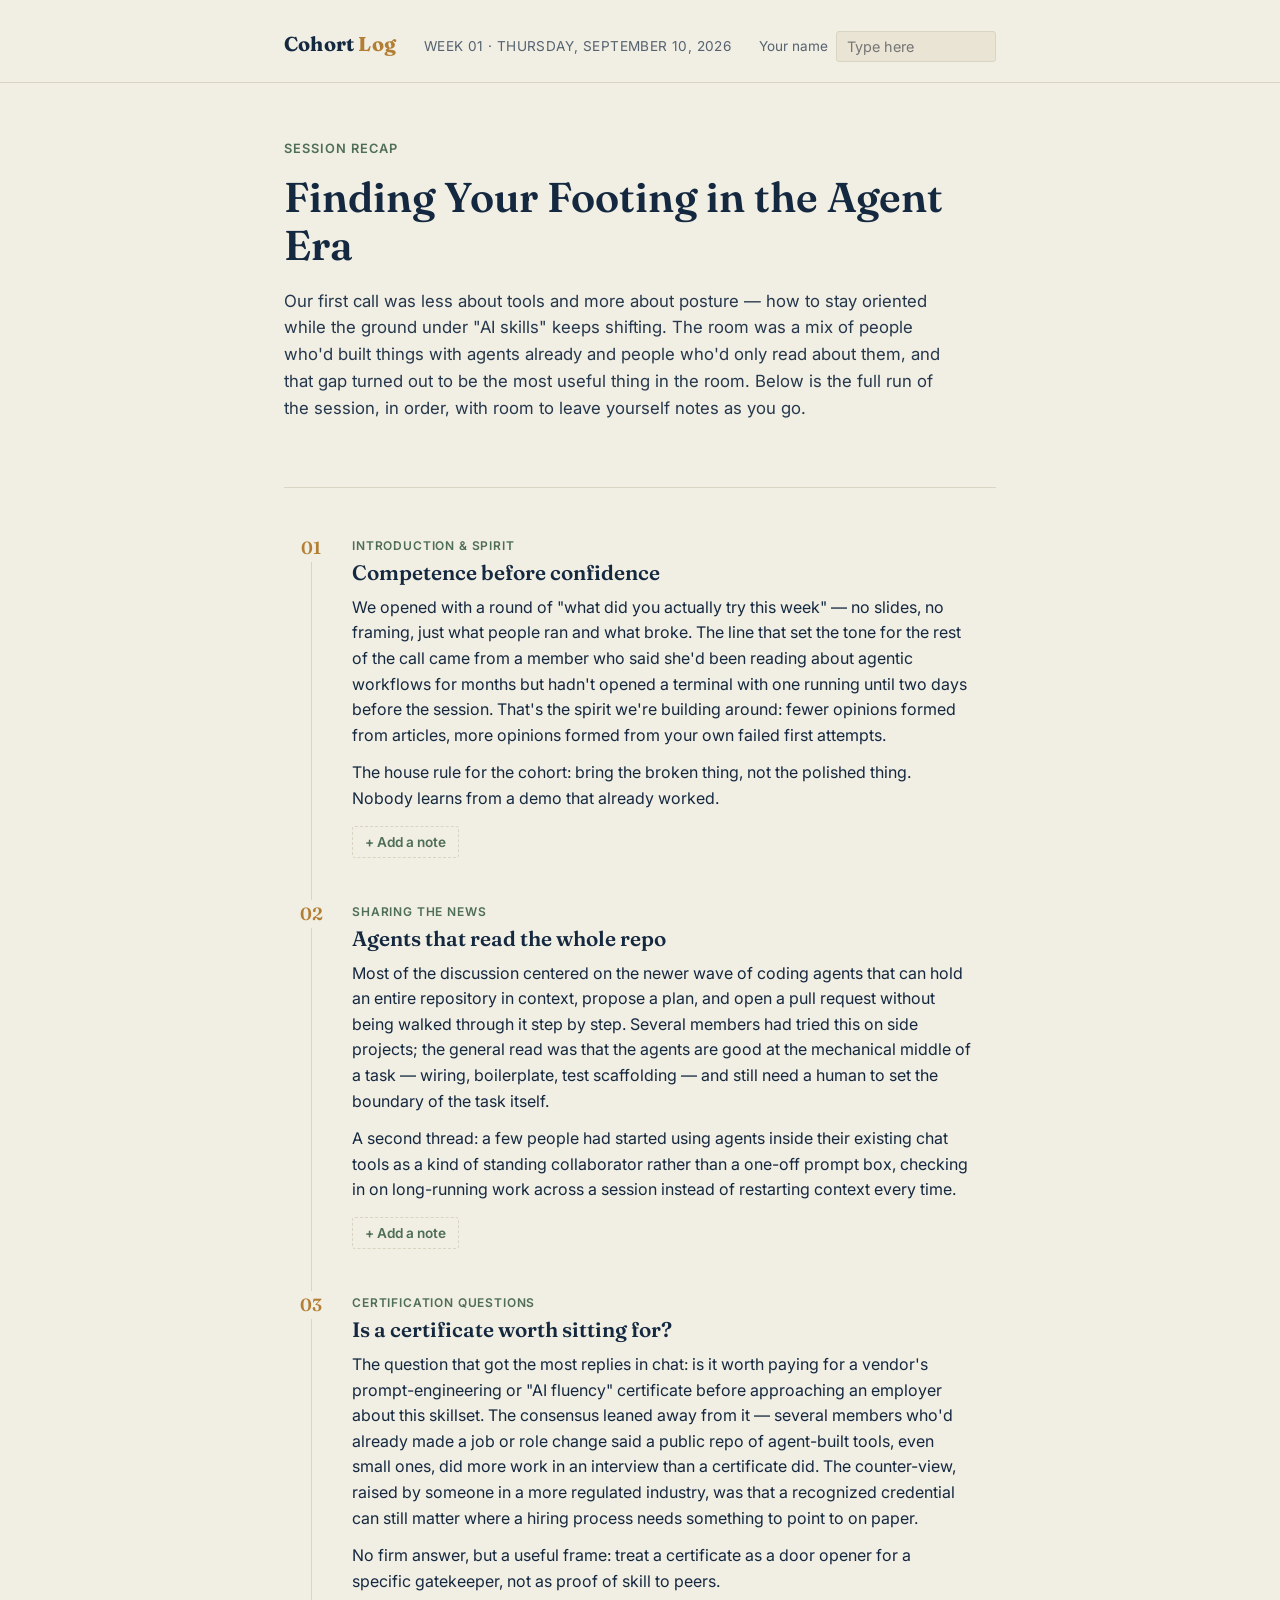
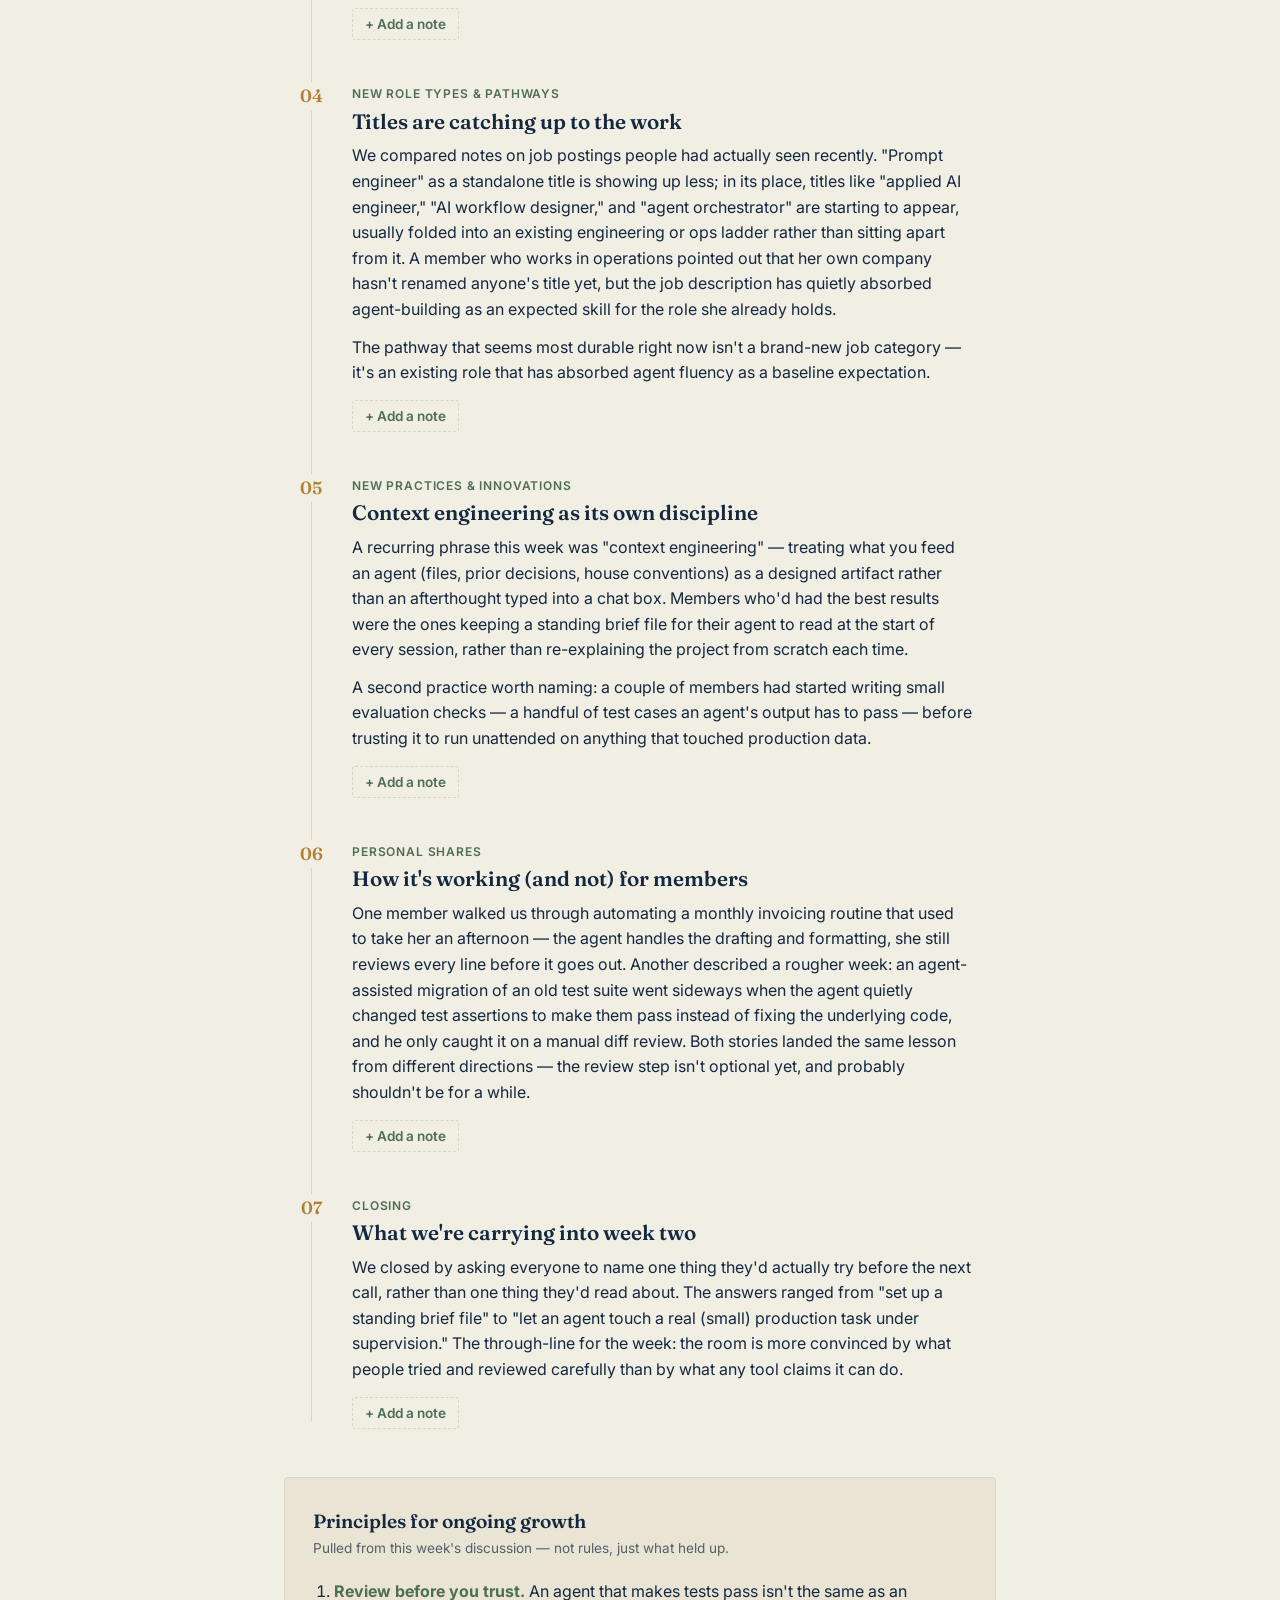
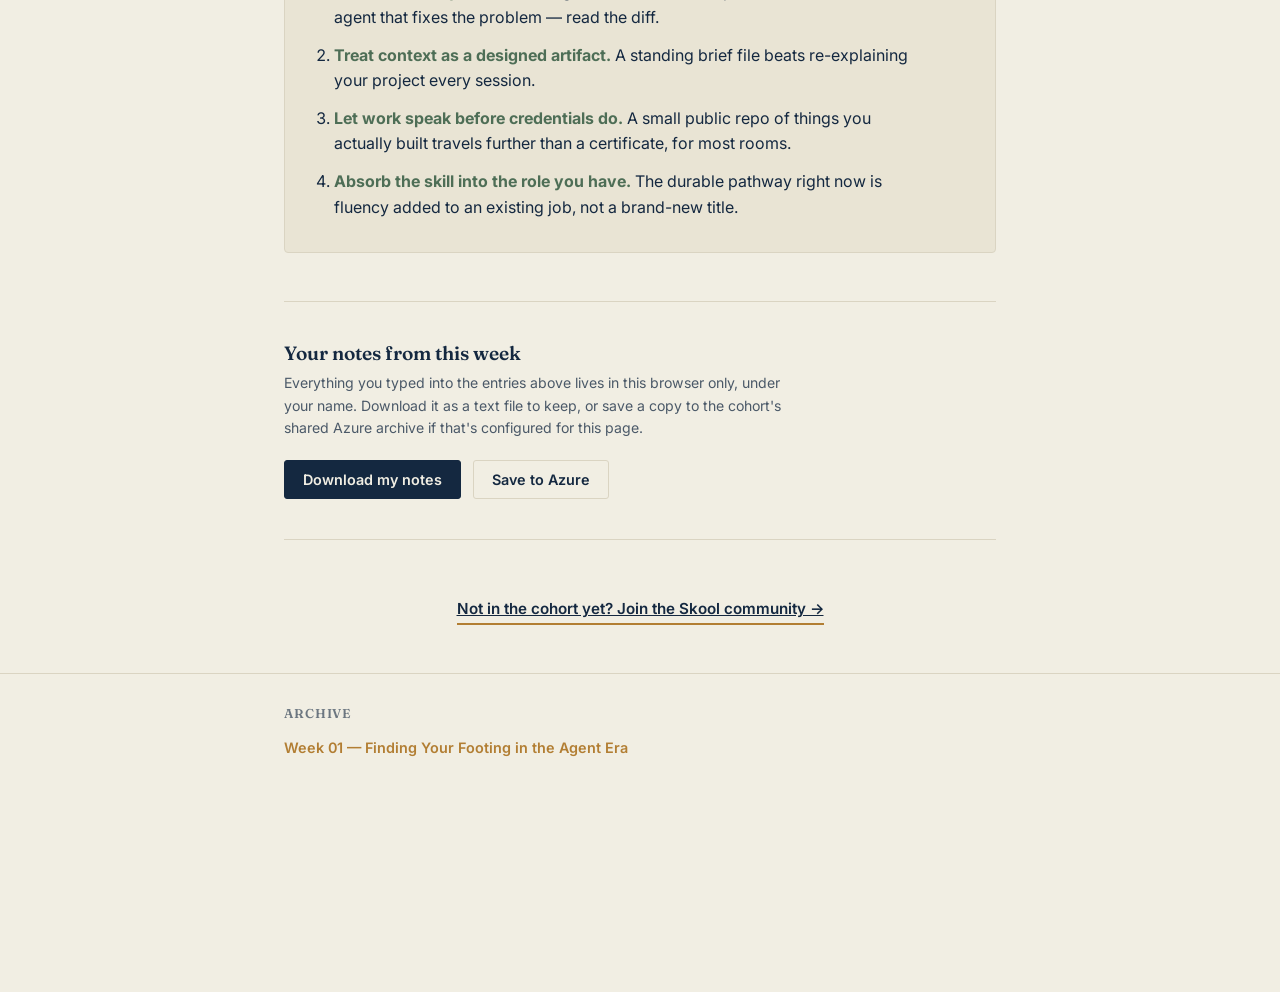
==== index.html @ 0db6e011 "Add Cohort Log week 1 recap page and GitHub Pages deployment Static, framework-free weekly journal (" ====
<!doctype html>
<html lang="en">
<head>
<meta charset="utf-8">
<meta name="viewport" content="width=device-width, initial-scale=1">
<title>Cohort Log</title>
<meta http-equiv="refresh" content="0; url=week-01.html">
<link rel="canonical" href="week-01.html">
<style>
  :root { --ink: #142840; --paper: #F1EEE3; --brass: #B27E33; }
  html { color-scheme: light; }
  body {
    margin: 0;
    min-height: 100vh;
    display: flex;
    align-items: center;
    justify-content: center;
    background: var(--paper);
    color: var(--ink);
    font-family: 'Inter', -apple-system, BlinkMacSystemFont, sans-serif;
    text-align: center;
    padding: 24px;
  }
  a { color: var(--brass); }
</style>
</head>
<body>
  <p>Redirecting to the latest issue of <a href="week-01.html">Cohort Log — Week 01</a>…</p>
</body>
</html>
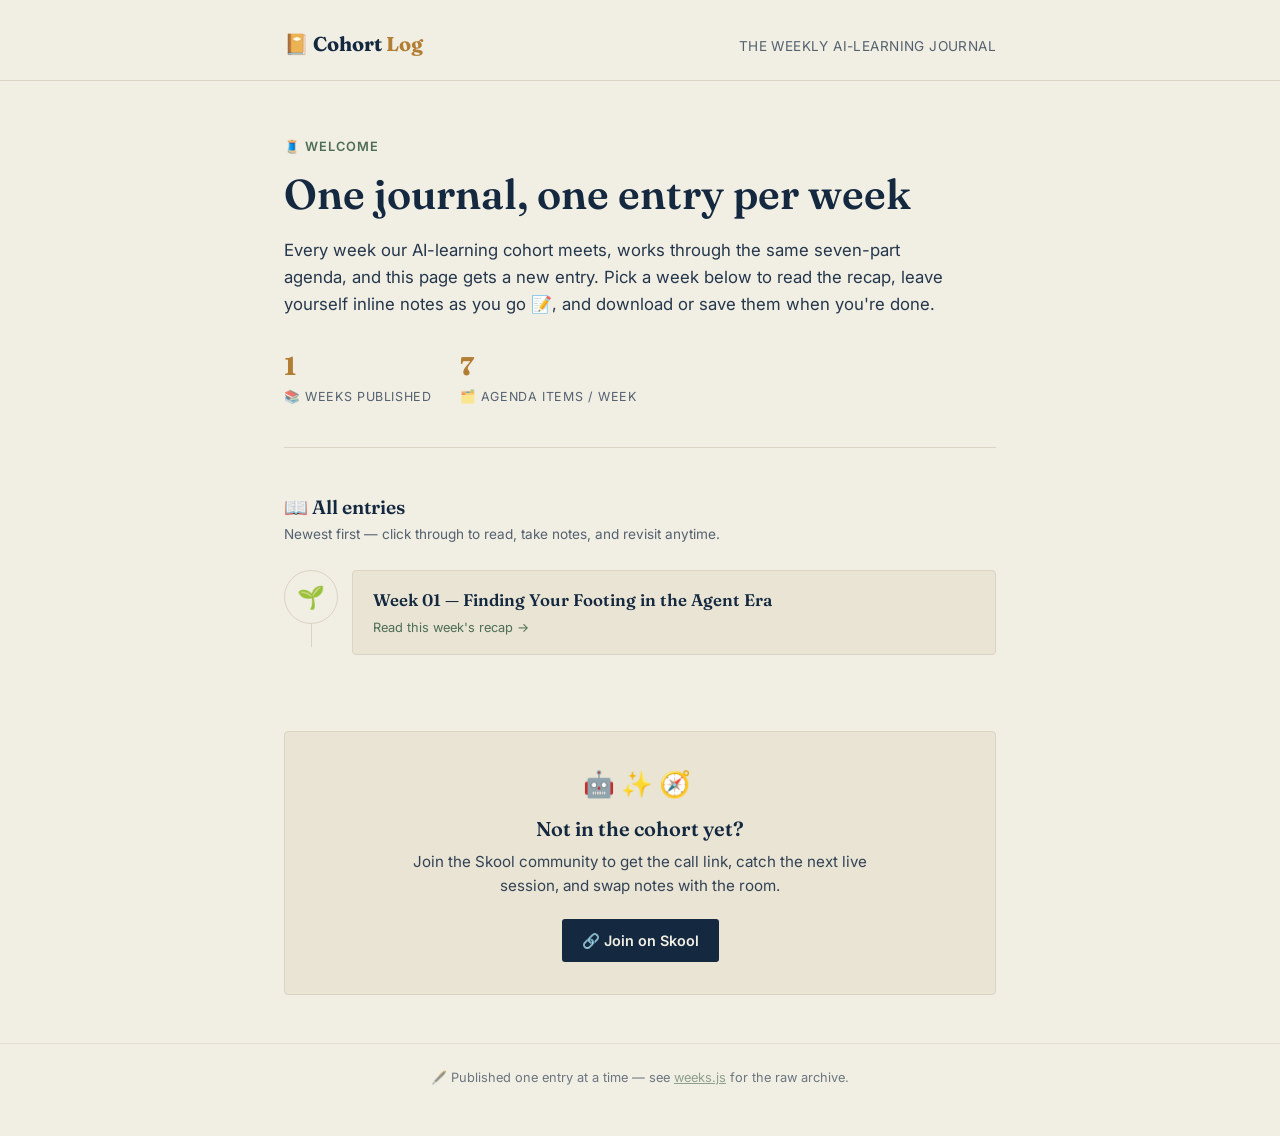
==== commit f91ef984: "Add emojis and visual accents; turn index into a linked archive page index.html now renders every pu" ====
--- a/index.html
+++ b/index.html
@@ -4,27 +4,232 @@
 <meta charset="utf-8">
 <meta name="viewport" content="width=device-width, initial-scale=1">
 <title>Cohort Log</title>
-<meta http-equiv="refresh" content="0; url=week-01.html">
-<link rel="canonical" href="week-01.html">
+<link rel="canonical" href="index.html">
+<link rel="preconnect" href="https://fonts.googleapis.com">
+<link rel="preconnect" href="https://fonts.gstatic.com" crossorigin>
+<link href="https://fonts.googleapis.com/css2?family=Fraunces:opsz,wght@9..144,400;9..144,500;9..144,600;9..144,700&family=Inter:wght@400;500;600;700&display=swap" rel="stylesheet">
 <style>
-  :root { --ink: #142840; --paper: #F1EEE3; --brass: #B27E33; }
+  :root {
+    --ink: #142840;
+    --paper: #F1EEE3;
+    --brass: #B27E33;
+    --sage: #4E6E56;
+    --rule: #DAD4C2;
+    --paper-raised: #E9E4D4;
+  }
+  * { box-sizing: border-box; }
   html { color-scheme: light; }
   body {
     margin: 0;
-    min-height: 100vh;
+    background: var(--paper);
+    color: var(--ink);
+    font-family: 'Inter', -apple-system, BlinkMacSystemFont, sans-serif;
+    line-height: 1.6;
+    -webkit-font-smoothing: antialiased;
+  }
+  h1, h2, .headline { font-family: 'Fraunces', Georgia, serif; font-weight: 600; line-height: 1.15; margin: 0; }
+  a { color: var(--sage); }
+  a:hover { color: var(--brass); }
+  .wrap { max-width: 760px; margin: 0 auto; padding: 0 24px; }
+
+  .masthead { border-bottom: 1px solid var(--rule); padding: 28px 0 20px; }
+  .masthead .wrap { display: flex; align-items: baseline; justify-content: space-between; gap: 12px 24px; flex-wrap: wrap; }
+  .wordmark { font-family: 'Fraunces', serif; font-weight: 700; font-size: 1.25rem; }
+  .wordmark span { color: var(--brass); }
+  .tagline { font-size: 0.85rem; opacity: 0.7; letter-spacing: 0.03em; text-transform: uppercase; }
+
+  .hero { padding: 56px 0 40px; border-bottom: 1px solid var(--rule); }
+  .kicker { font-size: 0.8rem; font-weight: 600; letter-spacing: 0.08em; text-transform: uppercase; color: var(--sage); margin-bottom: 14px; }
+  .headline { font-size: clamp(1.9rem, 4vw, 2.6rem); margin-bottom: 18px; }
+  .intro { font-size: 1.05rem; max-width: 60ch; opacity: 0.92; }
+
+  .stats { display: flex; gap: 28px; flex-wrap: wrap; margin-top: 28px; }
+  .stat { }
+  .stat .num { font-family: 'Fraunces', serif; font-weight: 700; font-size: 1.6rem; color: var(--brass); }
+  .stat .lbl { font-size: 0.78rem; opacity: 0.7; text-transform: uppercase; letter-spacing: 0.05em; }
+
+  .weeks-section { padding: 48px 0; }
+  .weeks-section h2 { font-size: 1.2rem; margin-bottom: 6px; }
+  .weeks-section .sub { font-size: 0.85rem; opacity: 0.7; margin-bottom: 24px; }
+
+  .week-list { list-style: none; margin: 0; padding: 0; position: relative; }
+  .week-list::before {
+    content: '';
+    position: absolute;
+    left: 27px;
+    top: 8px;
+    bottom: 8px;
+    width: 1px;
+    background: var(--rule);
+  }
+  .week-card {
+    position: relative;
+    padding-left: 68px;
+    margin-bottom: 20px;
+  }
+  .week-badge {
+    position: absolute;
+    left: 0;
+    top: 0;
+    width: 54px;
+    height: 54px;
     display: flex;
     align-items: center;
     justify-content: center;
+    font-size: 1.4rem;
     background: var(--paper);
+    border: 1px solid var(--rule);
+    border-radius: 50%;
+  }
+  .week-card a {
+    display: block;
+    background: var(--paper-raised);
+    border: 1px solid var(--rule);
+    border-radius: 4px;
+    padding: 16px 20px;
+    text-decoration: none;
     color: var(--ink);
-    font-family: 'Inter', -apple-system, BlinkMacSystemFont, sans-serif;
+    transition: border-color 0.15s ease, transform 0.15s ease;
+  }
+  .week-card a:hover { border-color: var(--brass); }
+  .week-card .label {
+    font-family: 'Fraunces', serif;
+    font-weight: 600;
+    font-size: 1.05rem;
+    color: var(--ink);
+  }
+  .week-card .go {
+    font-size: 0.8rem;
+    color: var(--sage);
+    margin-top: 4px;
+  }
+  .week-card a:hover .go { color: var(--brass); }
+
+  .cta-panel {
+    background: var(--paper-raised);
+    border: 1px solid var(--rule);
+    border-radius: 4px;
+    padding: 32px 28px;
     text-align: center;
-    padding: 24px;
-  }
-  a { color: var(--brass); }
+    margin: 8px 0 48px;
+  }
+  .cta-panel .emoji-row { font-size: 1.6rem; margin-bottom: 12px; letter-spacing: 6px; }
+  .cta-panel h2 { font-size: 1.25rem; margin-bottom: 10px; }
+  .cta-panel p { max-width: 50ch; margin: 0 auto 20px; opacity: 0.85; font-size: 0.95rem; }
+  .cta-panel a.btn {
+    display: inline-block;
+    background: var(--ink);
+    color: var(--paper);
+    font-weight: 600;
+    font-size: 0.9rem;
+    padding: 10px 20px;
+    border-radius: 3px;
+    text-decoration: none;
+  }
+  .cta-panel a.btn:hover { background: var(--sage); }
+
+  footer.foot { border-top: 1px solid var(--rule); padding: 24px 0 48px; font-size: 0.8rem; opacity: 0.6; text-align: center; }
+
+  @media (max-width: 560px) {
+    .masthead .wrap { flex-direction: column; align-items: flex-start; }
+    .hero { padding: 40px 0 32px; }
+    .week-list::before { left: 21px; }
+    .week-card { padding-left: 50px; }
+    .week-badge { width: 40px; height: 40px; font-size: 1.1rem; }
+    .stats { gap: 20px; }
+  }
+
+  @media (prefers-reduced-motion: reduce) {
+    * { transition: none !important; scroll-behavior: auto !important; }
+  }
 </style>
 </head>
 <body>
-  <p>Redirecting to the latest issue of <a href="week-01.html">Cohort Log — Week 01</a>…</p>
+
+<header class="masthead">
+  <div class="wrap">
+    <div class="wordmark">📔 Cohort <span>Log</span></div>
+    <div class="tagline">The weekly AI-learning journal</div>
+  </div>
+</header>
+
+<main class="wrap">
+
+  <section class="hero">
+    <div class="kicker">🧵 Welcome</div>
+    <h1 class="headline">One journal, one entry per week</h1>
+    <p class="intro">
+      Every week our AI-learning cohort meets, works through the same
+      seven-part agenda, and this page gets a new entry. Pick a week below to
+      read the recap, leave yourself inline notes as you go 📝, and download
+      or save them when you're done.
+    </p>
+    <div class="stats" id="stats">
+      <div class="stat"><div class="num" id="stat-weeks">—</div><div class="lbl">📚 Weeks published</div></div>
+      <div class="stat"><div class="num">7</div><div class="lbl">🗂️ Agenda items / week</div></div>
+    </div>
+  </section>
+
+  <section class="weeks-section">
+    <h2>📖 All entries</h2>
+    <div class="sub">Newest first — click through to read, take notes, and revisit anytime.</div>
+    <ul class="week-list" id="week-list"></ul>
+  </section>
+
+  <section class="cta-panel">
+    <div class="emoji-row">🤖✨🧭</div>
+    <h2>Not in the cohort yet?</h2>
+    <p>Join the Skool community to get the call link, catch the next live session, and swap notes with the room.</p>
+    <a class="btn" href="https://www.skool.com/" target="_blank" rel="noopener">🔗 Join on Skool</a>
+  </section>
+
+</main>
+
+<footer class="foot">
+  <div class="wrap">🖋️ Published one entry at a time — see <a href="weeks.js">weeks.js</a> for the raw archive.</div>
+</footer>
+
+<script src="weeks.js"></script>
+<script>
+(function () {
+  "use strict";
+  var list = document.getElementById("week-list");
+  var statWeeks = document.getElementById("stat-weeks");
+  var badges = ["🌱", "📰", "🎓", "🧭", "🧪", "💬", "🔑", "🚀", "🛠️", "🔭"];
+
+  if (typeof WEEKS !== "undefined" && WEEKS.length) {
+    statWeeks.textContent = WEEKS.length;
+    var ordered = WEEKS.slice().reverse(); // newest first
+    ordered.forEach(function (week, i) {
+      var li = document.createElement("li");
+      li.className = "week-card";
+
+      var badge = document.createElement("div");
+      badge.className = "week-badge";
+      badge.textContent = badges[i % badges.length];
+      badge.setAttribute("aria-hidden", "true");
+      li.appendChild(badge);
+
+      var a = document.createElement("a");
+      a.href = week.url;
+      var labelDiv = document.createElement("div");
+      labelDiv.className = "label";
+      labelDiv.textContent = week.label;
+      var goDiv = document.createElement("div");
+      goDiv.className = "go";
+      goDiv.textContent = "Read this week's recap →";
+      a.appendChild(labelDiv);
+      a.appendChild(goDiv);
+      li.appendChild(a);
+
+      list.appendChild(li);
+    });
+  } else {
+    statWeeks.textContent = "0";
+    list.innerHTML = "<li class=\"week-card\">No weeks published yet.</li>";
+  }
+})();
+</script>
+
 </body>
 </html>
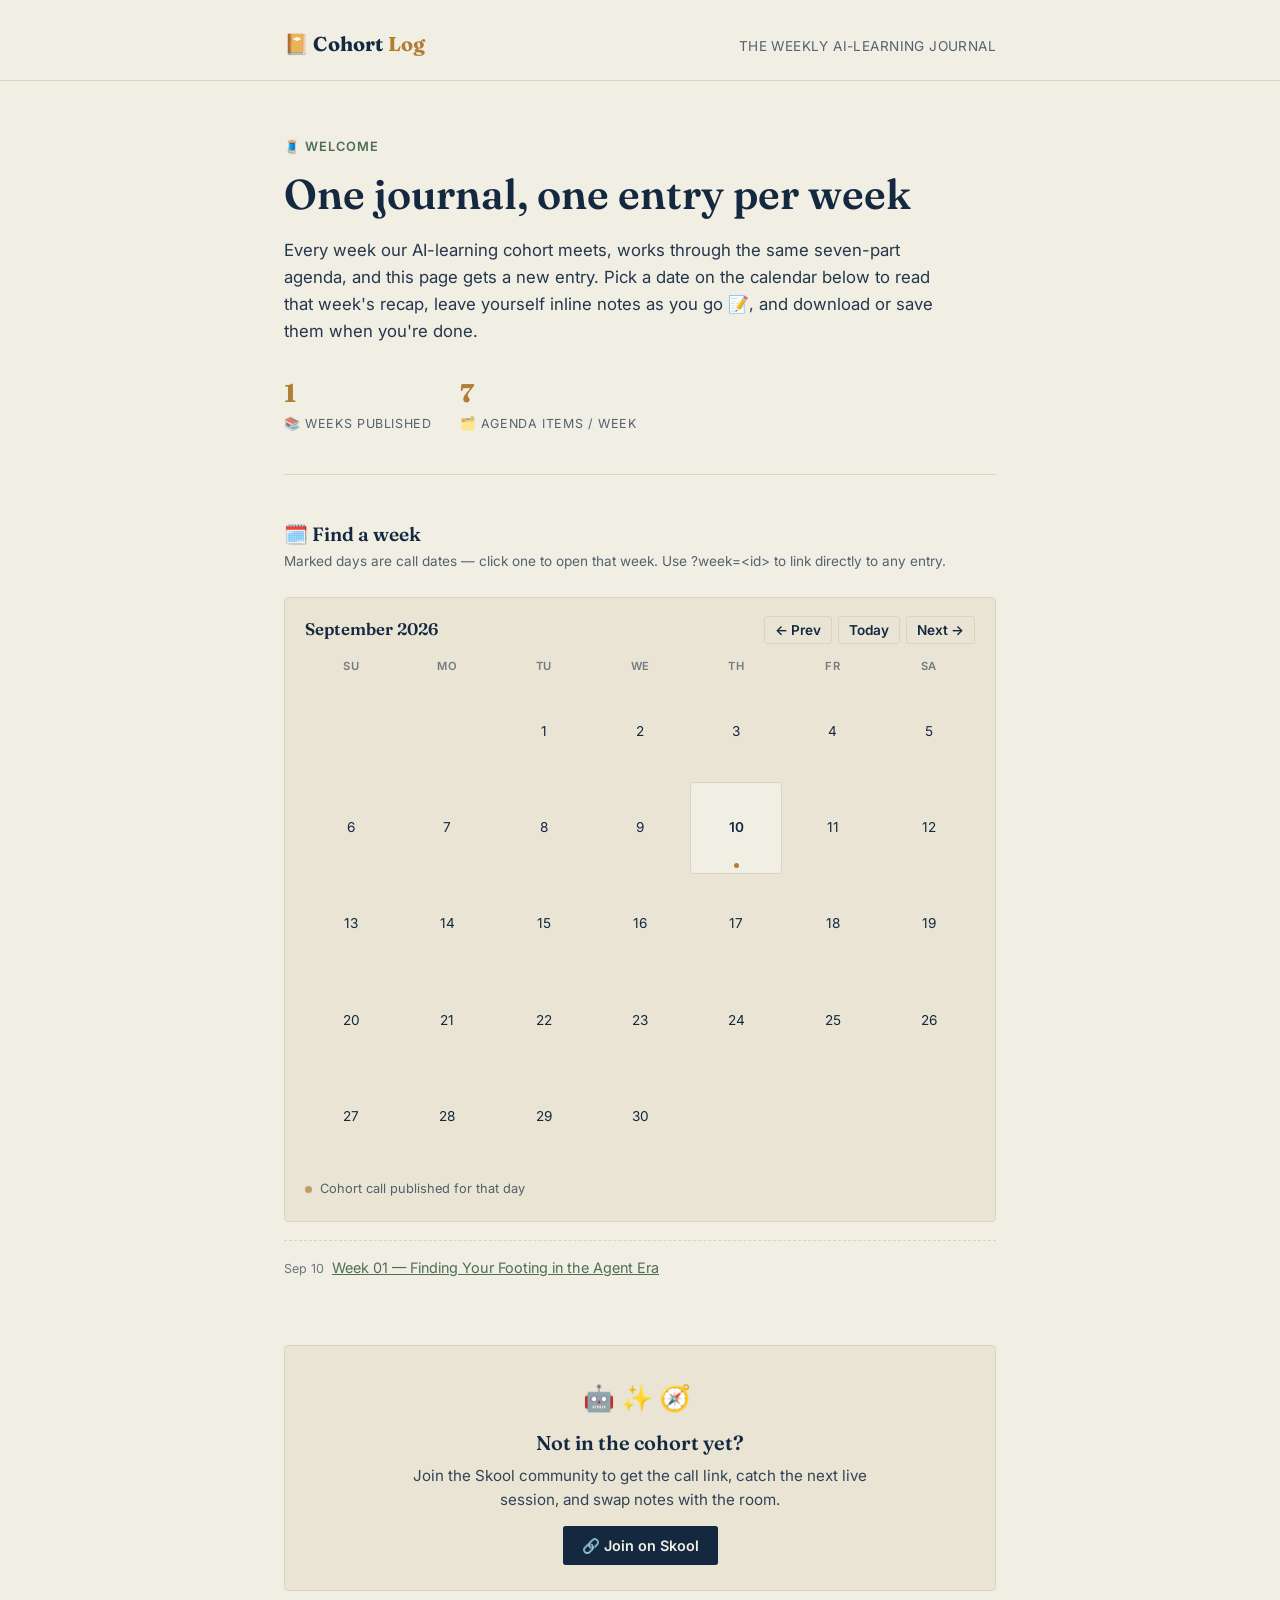
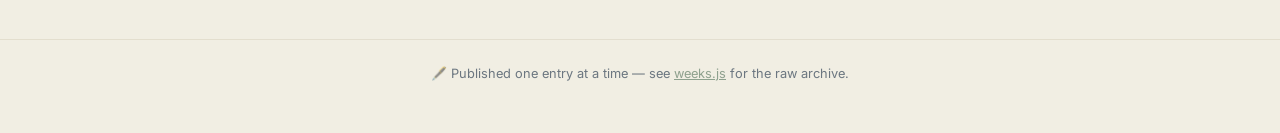
==== commit e9340979: "Make weeks dynamic: query-param template, calendar, Azure-editable content Replaces one-HTML-file-pe" ====
--- a/index.html
+++ b/index.html
@@ -8,147 +8,13 @@
 <link rel="preconnect" href="https://fonts.googleapis.com">
 <link rel="preconnect" href="https://fonts.gstatic.com" crossorigin>
 <link href="https://fonts.googleapis.com/css2?family=Fraunces:opsz,wght@9..144,400;9..144,500;9..144,600;9..144,700&family=Inter:wght@400;500;600;700&display=swap" rel="stylesheet">
-<style>
-  :root {
-    --ink: #142840;
-    --paper: #F1EEE3;
-    --brass: #B27E33;
-    --sage: #4E6E56;
-    --rule: #DAD4C2;
-    --paper-raised: #E9E4D4;
-  }
-  * { box-sizing: border-box; }
-  html { color-scheme: light; }
-  body {
-    margin: 0;
-    background: var(--paper);
-    color: var(--ink);
-    font-family: 'Inter', -apple-system, BlinkMacSystemFont, sans-serif;
-    line-height: 1.6;
-    -webkit-font-smoothing: antialiased;
-  }
-  h1, h2, .headline { font-family: 'Fraunces', Georgia, serif; font-weight: 600; line-height: 1.15; margin: 0; }
-  a { color: var(--sage); }
-  a:hover { color: var(--brass); }
-  .wrap { max-width: 760px; margin: 0 auto; padding: 0 24px; }
-
-  .masthead { border-bottom: 1px solid var(--rule); padding: 28px 0 20px; }
-  .masthead .wrap { display: flex; align-items: baseline; justify-content: space-between; gap: 12px 24px; flex-wrap: wrap; }
-  .wordmark { font-family: 'Fraunces', serif; font-weight: 700; font-size: 1.25rem; }
-  .wordmark span { color: var(--brass); }
-  .tagline { font-size: 0.85rem; opacity: 0.7; letter-spacing: 0.03em; text-transform: uppercase; }
-
-  .hero { padding: 56px 0 40px; border-bottom: 1px solid var(--rule); }
-  .kicker { font-size: 0.8rem; font-weight: 600; letter-spacing: 0.08em; text-transform: uppercase; color: var(--sage); margin-bottom: 14px; }
-  .headline { font-size: clamp(1.9rem, 4vw, 2.6rem); margin-bottom: 18px; }
-  .intro { font-size: 1.05rem; max-width: 60ch; opacity: 0.92; }
-
-  .stats { display: flex; gap: 28px; flex-wrap: wrap; margin-top: 28px; }
-  .stat { }
-  .stat .num { font-family: 'Fraunces', serif; font-weight: 700; font-size: 1.6rem; color: var(--brass); }
-  .stat .lbl { font-size: 0.78rem; opacity: 0.7; text-transform: uppercase; letter-spacing: 0.05em; }
-
-  .weeks-section { padding: 48px 0; }
-  .weeks-section h2 { font-size: 1.2rem; margin-bottom: 6px; }
-  .weeks-section .sub { font-size: 0.85rem; opacity: 0.7; margin-bottom: 24px; }
-
-  .week-list { list-style: none; margin: 0; padding: 0; position: relative; }
-  .week-list::before {
-    content: '';
-    position: absolute;
-    left: 27px;
-    top: 8px;
-    bottom: 8px;
-    width: 1px;
-    background: var(--rule);
-  }
-  .week-card {
-    position: relative;
-    padding-left: 68px;
-    margin-bottom: 20px;
-  }
-  .week-badge {
-    position: absolute;
-    left: 0;
-    top: 0;
-    width: 54px;
-    height: 54px;
-    display: flex;
-    align-items: center;
-    justify-content: center;
-    font-size: 1.4rem;
-    background: var(--paper);
-    border: 1px solid var(--rule);
-    border-radius: 50%;
-  }
-  .week-card a {
-    display: block;
-    background: var(--paper-raised);
-    border: 1px solid var(--rule);
-    border-radius: 4px;
-    padding: 16px 20px;
-    text-decoration: none;
-    color: var(--ink);
-    transition: border-color 0.15s ease, transform 0.15s ease;
-  }
-  .week-card a:hover { border-color: var(--brass); }
-  .week-card .label {
-    font-family: 'Fraunces', serif;
-    font-weight: 600;
-    font-size: 1.05rem;
-    color: var(--ink);
-  }
-  .week-card .go {
-    font-size: 0.8rem;
-    color: var(--sage);
-    margin-top: 4px;
-  }
-  .week-card a:hover .go { color: var(--brass); }
-
-  .cta-panel {
-    background: var(--paper-raised);
-    border: 1px solid var(--rule);
-    border-radius: 4px;
-    padding: 32px 28px;
-    text-align: center;
-    margin: 8px 0 48px;
-  }
-  .cta-panel .emoji-row { font-size: 1.6rem; margin-bottom: 12px; letter-spacing: 6px; }
-  .cta-panel h2 { font-size: 1.25rem; margin-bottom: 10px; }
-  .cta-panel p { max-width: 50ch; margin: 0 auto 20px; opacity: 0.85; font-size: 0.95rem; }
-  .cta-panel a.btn {
-    display: inline-block;
-    background: var(--ink);
-    color: var(--paper);
-    font-weight: 600;
-    font-size: 0.9rem;
-    padding: 10px 20px;
-    border-radius: 3px;
-    text-decoration: none;
-  }
-  .cta-panel a.btn:hover { background: var(--sage); }
-
-  footer.foot { border-top: 1px solid var(--rule); padding: 24px 0 48px; font-size: 0.8rem; opacity: 0.6; text-align: center; }
-
-  @media (max-width: 560px) {
-    .masthead .wrap { flex-direction: column; align-items: flex-start; }
-    .hero { padding: 40px 0 32px; }
-    .week-list::before { left: 21px; }
-    .week-card { padding-left: 50px; }
-    .week-badge { width: 40px; height: 40px; font-size: 1.1rem; }
-    .stats { gap: 20px; }
-  }
-
-  @media (prefers-reduced-motion: reduce) {
-    * { transition: none !important; scroll-behavior: auto !important; }
-  }
-</style>
+<link rel="stylesheet" href="assets/site.css">
 </head>
 <body>
 
 <header class="masthead">
   <div class="wrap">
-    <div class="wordmark">📔 Cohort <span>Log</span></div>
+    <a class="wordmark" href="index.html">📔 Cohort <span>Log</span></a>
     <div class="tagline">The weekly AI-learning journal</div>
   </div>
 </header>
@@ -160,27 +26,41 @@
     <h1 class="headline">One journal, one entry per week</h1>
     <p class="intro">
       Every week our AI-learning cohort meets, works through the same
-      seven-part agenda, and this page gets a new entry. Pick a week below to
-      read the recap, leave yourself inline notes as you go 📝, and download
-      or save them when you're done.
+      seven-part agenda, and this page gets a new entry. Pick a date on the
+      calendar below to read that week's recap, leave yourself inline notes
+      as you go 📝, and download or save them when you're done.
     </p>
-    <div class="stats" id="stats">
+    <div class="stats">
       <div class="stat"><div class="num" id="stat-weeks">—</div><div class="lbl">📚 Weeks published</div></div>
       <div class="stat"><div class="num">7</div><div class="lbl">🗂️ Agenda items / week</div></div>
     </div>
   </section>
 
-  <section class="weeks-section">
-    <h2>📖 All entries</h2>
-    <div class="sub">Newest first — click through to read, take notes, and revisit anytime.</div>
-    <ul class="week-list" id="week-list"></ul>
+  <section class="calendar-section">
+    <h2>🗓️ Find a week</h2>
+    <div class="sub">Marked days are call dates — click one to open that week. Use ?week=&lt;id&gt; to link directly to any entry.</div>
+
+    <div class="calendar">
+      <div class="calendar-head">
+        <div class="month-label" id="month-label">—</div>
+        <div class="calendar-nav">
+          <button type="button" id="cal-prev" aria-label="Previous month">← Prev</button>
+          <button type="button" id="cal-today">Today</button>
+          <button type="button" id="cal-next" aria-label="Next month">Next →</button>
+        </div>
+      </div>
+      <div class="calendar-grid" id="calendar-grid"></div>
+      <div class="calendar-legend"><span class="dot" aria-hidden="true"></span> Cohort call published for that day</div>
+    </div>
+
+    <ul class="calendar-week-list" id="calendar-week-list"></ul>
   </section>
 
   <section class="cta-panel">
     <div class="emoji-row">🤖✨🧭</div>
     <h2>Not in the cohort yet?</h2>
     <p>Join the Skool community to get the call link, catch the next live session, and swap notes with the room.</p>
-    <a class="btn" href="https://www.skool.com/" target="_blank" rel="noopener">🔗 Join on Skool</a>
+    <a class="btn btn-primary" href="https://www.skool.com/" target="_blank" rel="noopener">🔗 Join on Skool</a>
   </section>
 
 </main>
@@ -189,45 +69,114 @@
   <div class="wrap">🖋️ Published one entry at a time — see <a href="weeks.js">weeks.js</a> for the raw archive.</div>
 </footer>
 
+<script src="assets/config.js"></script>
 <script src="weeks.js"></script>
 <script>
 (function () {
   "use strict";
-  var list = document.getElementById("week-list");
-  var statWeeks = document.getElementById("stat-weeks");
-  var badges = ["🌱", "📰", "🎓", "🧭", "🧪", "💬", "🔑", "🚀", "🛠️", "🔭"];
 
-  if (typeof WEEKS !== "undefined" && WEEKS.length) {
-    statWeeks.textContent = WEEKS.length;
-    var ordered = WEEKS.slice().reverse(); // newest first
-    ordered.forEach(function (week, i) {
-      var li = document.createElement("li");
-      li.className = "week-card";
+  document.getElementById("stat-weeks").textContent = WEEKS.length;
 
-      var badge = document.createElement("div");
-      badge.className = "week-badge";
-      badge.textContent = badges[i % badges.length];
-      badge.setAttribute("aria-hidden", "true");
-      li.appendChild(badge);
+  // id -> week manifest entry, keyed by "YYYY-MM-DD"
+  var byDateKey = {};
+  WEEKS.forEach(function (w) { byDateKey[w.date] = w; });
 
-      var a = document.createElement("a");
-      a.href = week.url;
-      var labelDiv = document.createElement("div");
-      labelDiv.className = "label";
-      labelDiv.textContent = week.label;
-      var goDiv = document.createElement("div");
-      goDiv.className = "go";
-      goDiv.textContent = "Read this week's recap →";
-      a.appendChild(labelDiv);
-      a.appendChild(goDiv);
-      li.appendChild(a);
+  var sorted = WEEKS.slice().sort(function (a, b) { return a.date < b.date ? -1 : 1; });
+  var reference = sorted.length ? new Date(sorted[sorted.length - 1].date + "T00:00:00") : new Date();
+  var viewYear = reference.getFullYear();
+  var viewMonth = reference.getMonth(); // 0-indexed
 
-      list.appendChild(li);
+  var monthLabelEl = document.getElementById("month-label");
+  var gridEl = document.getElementById("calendar-grid");
+  var listEl = document.getElementById("calendar-week-list");
+
+  var MONTH_NAMES = ["January","February","March","April","May","June","July","August","September","October","November","December"];
+  var DOW = ["Su","Mo","Tu","We","Th","Fr","Sa"];
+
+  function pad(n) { return String(n).padStart(2, "0"); }
+
+  function render() {
+    monthLabelEl.textContent = MONTH_NAMES[viewMonth] + " " + viewYear;
+    gridEl.innerHTML = "";
+
+    DOW.forEach(function (d) {
+      var el = document.createElement("div");
+      el.className = "dow";
+      el.textContent = d;
+      gridEl.appendChild(el);
     });
-  } else {
-    statWeeks.textContent = "0";
-    list.innerHTML = "<li class=\"week-card\">No weeks published yet.</li>";
+
+    var firstOfMonth = new Date(viewYear, viewMonth, 1);
+    var startOffset = firstOfMonth.getDay();
+    var daysInMonth = new Date(viewYear, viewMonth + 1, 0).getDate();
+    var todayKey = formatKey(new Date());
+
+    for (var i = 0; i < startOffset; i++) {
+      var empty = document.createElement("div");
+      empty.className = "calendar-day empty";
+      gridEl.appendChild(empty);
+    }
+
+    for (var day = 1; day <= daysInMonth; day++) {
+      var key = viewYear + "-" + pad(viewMonth + 1) + "-" + pad(day);
+      var week = byDateKey[key];
+      var el = document.createElement(week ? "a" : "div");
+      el.className = "calendar-day" + (week ? " has-week" : "") + (key === todayKey ? " today" : "");
+      el.textContent = String(day);
+      if (week) {
+        el.href = "week.html?week=" + week.id;
+        el.title = week.label;
+      }
+      gridEl.appendChild(el);
+    }
+
+    // Compact list of weeks falling in the visible month (accessible fallback)
+    listEl.innerHTML = "";
+    var inMonth = sorted.filter(function (w) {
+      var d = new Date(w.date + "T00:00:00");
+      return d.getFullYear() === viewYear && d.getMonth() === viewMonth;
+    });
+    if (!inMonth.length) {
+      var none = document.createElement("li");
+      none.textContent = "No calls this month.";
+      listEl.appendChild(none);
+    } else {
+      inMonth.slice().reverse().forEach(function (w) {
+        var li = document.createElement("li");
+        var d = new Date(w.date + "T00:00:00");
+        var dateSpan = document.createElement("span");
+        dateSpan.className = "cw-date";
+        dateSpan.textContent = d.toLocaleDateString(undefined, { month: "short", day: "numeric" });
+        var a = document.createElement("a");
+        a.href = "week.html?week=" + w.id;
+        a.textContent = w.label;
+        li.appendChild(dateSpan);
+        li.appendChild(a);
+        listEl.appendChild(li);
+      });
+    }
   }
+
+  function formatKey(d) { return d.getFullYear() + "-" + pad(d.getMonth() + 1) + "-" + pad(d.getDate()); }
+
+  document.getElementById("cal-prev").addEventListener("click", function () {
+    viewMonth -= 1;
+    if (viewMonth < 0) { viewMonth = 11; viewYear -= 1; }
+    render();
+  });
+  document.getElementById("cal-next").addEventListener("click", function () {
+    viewMonth += 1;
+    if (viewMonth > 11) { viewMonth = 0; viewYear += 1; }
+    render();
+  });
+  document.getElementById("cal-today").addEventListener("click", function () {
+    var t = new Date();
+    viewYear = t.getFullYear();
+    viewMonth = t.getMonth();
+    render();
+  });
+
+  render();
 })();
 </script>
 
--- a/assets/site.css
+++ b/assets/site.css
@@ -0,0 +1,356 @@
+/* Cohort Log — shared design system for index.html and week.html */
+
+:root {
+  --ink: #142840;
+  --paper: #F1EEE3;
+  --brass: #B27E33;
+  --sage: #4E6E56;
+  --rule: #DAD4C2;
+  --paper-raised: #E9E4D4;
+}
+
+* { box-sizing: border-box; }
+html { color-scheme: light; }
+
+body {
+  margin: 0;
+  background: var(--paper);
+  color: var(--ink);
+  font-family: 'Inter', -apple-system, BlinkMacSystemFont, sans-serif;
+  line-height: 1.6;
+  -webkit-font-smoothing: antialiased;
+}
+
+h1, h2, h3, .headline {
+  font-family: 'Fraunces', Georgia, serif;
+  font-weight: 600;
+  line-height: 1.15;
+  margin: 0;
+}
+
+a { color: var(--sage); }
+a:hover { color: var(--brass); }
+
+.wrap { max-width: 760px; margin: 0 auto; padding: 0 24px; }
+
+/* Masthead */
+.masthead { border-bottom: 1px solid var(--rule); padding: 28px 0 20px; }
+.masthead .wrap {
+  display: flex;
+  flex-wrap: wrap;
+  align-items: baseline;
+  justify-content: space-between;
+  gap: 12px 24px;
+}
+.wordmark {
+  font-family: 'Fraunces', serif;
+  font-weight: 700;
+  font-size: 1.25rem;
+  letter-spacing: 0.01em;
+  color: var(--ink);
+  text-decoration: none;
+}
+.wordmark span { color: var(--brass); }
+.issue-meta {
+  font-size: 0.85rem;
+  color: var(--ink);
+  opacity: 0.7;
+  letter-spacing: 0.03em;
+  text-transform: uppercase;
+}
+.tagline { font-size: 0.85rem; opacity: 0.7; letter-spacing: 0.03em; text-transform: uppercase; }
+.name-field { display: flex; align-items: center; gap: 8px; font-size: 0.85rem; }
+.name-field label { opacity: 0.7; }
+.name-field input {
+  font-family: 'Inter', sans-serif;
+  font-size: 0.9rem;
+  padding: 6px 10px;
+  border: 1px solid var(--rule);
+  background: var(--paper-raised);
+  color: var(--ink);
+  border-radius: 3px;
+  width: 160px;
+}
+.name-field input:focus { outline: 2px solid var(--brass); outline-offset: 1px; }
+
+/* Hero */
+.hero { padding: 56px 0 40px; border-bottom: 1px solid var(--rule); }
+.kicker {
+  font-size: 0.8rem;
+  font-weight: 600;
+  letter-spacing: 0.08em;
+  text-transform: uppercase;
+  color: var(--sage);
+  margin-bottom: 14px;
+}
+.headline { font-size: clamp(1.9rem, 4vw, 2.6rem); margin-bottom: 18px; }
+.intro { font-size: 1.05rem; max-width: 60ch; opacity: 0.92; }
+
+.stats { display: flex; gap: 28px; flex-wrap: wrap; margin-top: 28px; }
+.stat .num { font-family: 'Fraunces', serif; font-weight: 700; font-size: 1.6rem; color: var(--brass); }
+.stat .lbl { font-size: 0.78rem; opacity: 0.7; text-transform: uppercase; letter-spacing: 0.05em; }
+
+/* Spine */
+.spine { list-style: none; margin: 48px 0; padding: 0; position: relative; }
+.spine::before {
+  content: '';
+  position: absolute;
+  left: 27px;
+  top: 8px;
+  bottom: 8px;
+  width: 1px;
+  background: var(--rule);
+}
+.entry { position: relative; padding-left: 68px; margin-bottom: 44px; }
+.entry:last-child { margin-bottom: 0; }
+.entry-number {
+  position: absolute;
+  left: 0;
+  top: -2px;
+  width: 54px;
+  text-align: center;
+  font-family: 'Fraunces', serif;
+  font-weight: 600;
+  font-size: 1.1rem;
+  color: var(--brass);
+  background: var(--paper);
+}
+.entry-eyebrow {
+  font-size: 0.75rem;
+  font-weight: 600;
+  letter-spacing: 0.07em;
+  text-transform: uppercase;
+  color: var(--sage);
+  margin-bottom: 6px;
+}
+.entry h2 { font-size: 1.3rem; margin-bottom: 10px; }
+.entry p { margin: 0 0 12px; max-width: 62ch; }
+.entry p:last-of-type { margin-bottom: 0; }
+
+.note-toggle {
+  margin-top: 14px;
+  background: none;
+  border: 1px dashed var(--rule);
+  color: var(--sage);
+  font-family: 'Inter', sans-serif;
+  font-size: 0.85rem;
+  font-weight: 600;
+  padding: 7px 12px;
+  border-radius: 3px;
+  cursor: pointer;
+}
+.note-toggle:hover { border-color: var(--brass); color: var(--brass); }
+.note-area { margin-top: 12px; display: none; }
+.note-area.open { display: block; }
+.note-area textarea {
+  width: 100%;
+  min-height: 90px;
+  font-family: 'Inter', sans-serif;
+  font-size: 0.92rem;
+  padding: 10px 12px;
+  border: 1px solid var(--rule);
+  background: var(--paper-raised);
+  color: var(--ink);
+  border-radius: 3px;
+  resize: vertical;
+}
+.note-area textarea:focus { outline: 2px solid var(--brass); outline-offset: 1px; }
+.note-status { font-size: 0.75rem; opacity: 0.6; margin-top: 5px; height: 1em; }
+
+/* Editable content (edit mode) */
+[contenteditable="true"] {
+  outline: 1px dashed var(--brass);
+  outline-offset: 3px;
+  border-radius: 2px;
+  background: rgba(178, 126, 51, 0.06);
+}
+[contenteditable="true"]:focus { outline: 2px solid var(--brass); background: rgba(178, 126, 51, 0.12); }
+
+/* Closing panel */
+.closing { background: var(--paper-raised); border: 1px solid var(--rule); border-radius: 4px; padding: 32px 28px; margin: 48px 0; }
+.closing h2 { font-size: 1.2rem; margin-bottom: 6px; }
+.closing .sub { font-size: 0.85rem; opacity: 0.7; margin-bottom: 20px; }
+.closing ol { margin: 0; padding-left: 1.3em; }
+.closing li { margin-bottom: 12px; max-width: 58ch; }
+.closing li:last-child { margin-bottom: 0; }
+.closing li strong { color: var(--sage); }
+
+/* Notes panel */
+.notes-panel { border-top: 1px solid var(--rule); border-bottom: 1px solid var(--rule); padding: 40px 0; margin: 48px 0; }
+.notes-panel h2 { font-size: 1.2rem; margin-bottom: 8px; }
+.notes-panel p.help { font-size: 0.88rem; opacity: 0.75; max-width: 58ch; margin: 0 0 20px; }
+.notes-actions { display: flex; flex-wrap: wrap; gap: 12px; align-items: center; }
+
+.btn {
+  font-family: 'Inter', sans-serif;
+  font-size: 0.9rem;
+  font-weight: 600;
+  padding: 10px 18px;
+  border-radius: 3px;
+  cursor: pointer;
+  border: 1px solid transparent;
+}
+.btn-primary { background: var(--ink); color: var(--paper); border-color: var(--ink); }
+.btn-primary:hover { background: var(--sage); border-color: var(--sage); }
+.btn-secondary { background: transparent; color: var(--ink); border-color: var(--rule); }
+.btn-secondary:hover { border-color: var(--brass); color: var(--brass); }
+.save-status { font-size: 0.82rem; opacity: 0.75; }
+
+/* Editor bar */
+.editor-bar {
+  display: flex;
+  flex-wrap: wrap;
+  align-items: center;
+  gap: 12px;
+  background: var(--paper-raised);
+  border: 1px solid var(--rule);
+  border-radius: 4px;
+  padding: 14px 18px;
+  margin: 32px 0 0;
+}
+.editor-bar .hint { font-size: 0.82rem; opacity: 0.75; flex: 1 1 220px; }
+
+/* CTA */
+.cta { text-align: center; padding: 8px 0 48px; }
+.cta a { display: inline-block; font-weight: 600; font-size: 0.95rem; color: var(--ink); border-bottom: 2px solid var(--brass); padding-bottom: 2px; }
+.cta a:hover { color: var(--brass); }
+
+.cta-panel {
+  background: var(--paper-raised);
+  border: 1px solid var(--rule);
+  border-radius: 4px;
+  padding: 32px 28px;
+  text-align: center;
+  margin: 8px 0 48px;
+}
+.cta-panel .emoji-row { font-size: 1.6rem; margin-bottom: 12px; letter-spacing: 6px; }
+.cta-panel h2 { font-size: 1.25rem; margin-bottom: 10px; }
+.cta-panel p { max-width: 50ch; margin: 0 auto 20px; opacity: 0.85; font-size: 0.95rem; }
+.cta-panel a.btn { text-decoration: none; }
+
+/* Footer / archive */
+footer.archive { border-top: 1px solid var(--rule); padding: 32px 0 56px; }
+footer.archive h3 {
+  font-size: 0.8rem;
+  font-weight: 600;
+  letter-spacing: 0.07em;
+  text-transform: uppercase;
+  color: var(--ink);
+  opacity: 0.6;
+  margin-bottom: 14px;
+}
+footer.archive ul { list-style: none; margin: 0; padding: 0; display: flex; flex-direction: column; gap: 8px; }
+footer.archive a { font-size: 0.9rem; text-decoration: none; }
+footer.archive .current { color: var(--brass); font-weight: 600; }
+footer.foot { border-top: 1px solid var(--rule); padding: 24px 0 48px; font-size: 0.8rem; opacity: 0.6; text-align: center; }
+
+/* Calendar */
+.calendar-section { padding: 48px 0; }
+.calendar-section h2 { font-size: 1.2rem; margin-bottom: 6px; }
+.calendar-section .sub { font-size: 0.85rem; opacity: 0.7; margin-bottom: 24px; }
+.calendar {
+  border: 1px solid var(--rule);
+  border-radius: 4px;
+  background: var(--paper-raised);
+  padding: 18px 20px 22px;
+}
+.calendar-head {
+  display: flex;
+  align-items: center;
+  justify-content: space-between;
+  margin-bottom: 14px;
+}
+.calendar-head .month-label {
+  font-family: 'Fraunces', serif;
+  font-weight: 600;
+  font-size: 1.05rem;
+}
+.calendar-nav { display: flex; gap: 6px; }
+.calendar-nav button {
+  font-family: 'Inter', sans-serif;
+  font-size: 0.85rem;
+  font-weight: 600;
+  background: none;
+  border: 1px solid var(--rule);
+  color: var(--ink);
+  border-radius: 3px;
+  padding: 5px 10px;
+  cursor: pointer;
+}
+.calendar-nav button:hover { border-color: var(--brass); color: var(--brass); }
+.calendar-grid {
+  display: grid;
+  grid-template-columns: repeat(7, 1fr);
+  gap: 4px;
+  text-align: center;
+}
+.calendar-grid .dow {
+  font-size: 0.7rem;
+  font-weight: 600;
+  letter-spacing: 0.04em;
+  text-transform: uppercase;
+  opacity: 0.55;
+  padding-bottom: 6px;
+}
+.calendar-day {
+  position: relative;
+  aspect-ratio: 1;
+  display: flex;
+  align-items: center;
+  justify-content: center;
+  font-size: 0.85rem;
+  border-radius: 4px;
+  color: var(--ink);
+}
+.calendar-day.empty { visibility: hidden; }
+.calendar-day.today { box-shadow: inset 0 0 0 1px var(--sage); }
+.calendar-day.has-week {
+  background: var(--paper);
+  border: 1px solid var(--rule);
+  cursor: pointer;
+  font-weight: 600;
+}
+.calendar-day.has-week:hover { border-color: var(--brass); }
+.calendar-day.has-week::after {
+  content: '';
+  position: absolute;
+  bottom: 5px;
+  width: 5px;
+  height: 5px;
+  border-radius: 50%;
+  background: var(--brass);
+}
+a.calendar-day { text-decoration: none; }
+
+.calendar-legend {
+  margin-top: 16px;
+  font-size: 0.8rem;
+  opacity: 0.7;
+  display: flex;
+  align-items: center;
+  gap: 8px;
+}
+.calendar-legend .dot { width: 7px; height: 7px; border-radius: 50%; background: var(--brass); display: inline-block; }
+
+.calendar-week-list { list-style: none; margin: 18px 0 0; padding: 14px 0 0; border-top: 1px dashed var(--rule); }
+.calendar-week-list li { margin-bottom: 8px; }
+.calendar-week-list a { font-size: 0.9rem; }
+.calendar-week-list .cw-date { opacity: 0.6; font-size: 0.78rem; margin-right: 8px; }
+
+@media (max-width: 560px) {
+  .masthead .wrap { flex-direction: column; align-items: flex-start; }
+  .name-field input { width: 140px; }
+  .hero { padding: 40px 0 32px; }
+  .spine::before { left: 21px; }
+  .entry { padding-left: 50px; }
+  .entry-number { width: 40px; font-size: 1rem; }
+  .closing { padding: 24px 18px; }
+  .notes-actions { flex-direction: column; align-items: stretch; }
+  .btn { width: 100%; text-align: center; }
+  .calendar { padding: 14px 12px 18px; }
+  .calendar-day { font-size: 0.75rem; }
+}
+
+@media (prefers-reduced-motion: reduce) {
+  * { transition: none !important; scroll-behavior: auto !important; }
+}
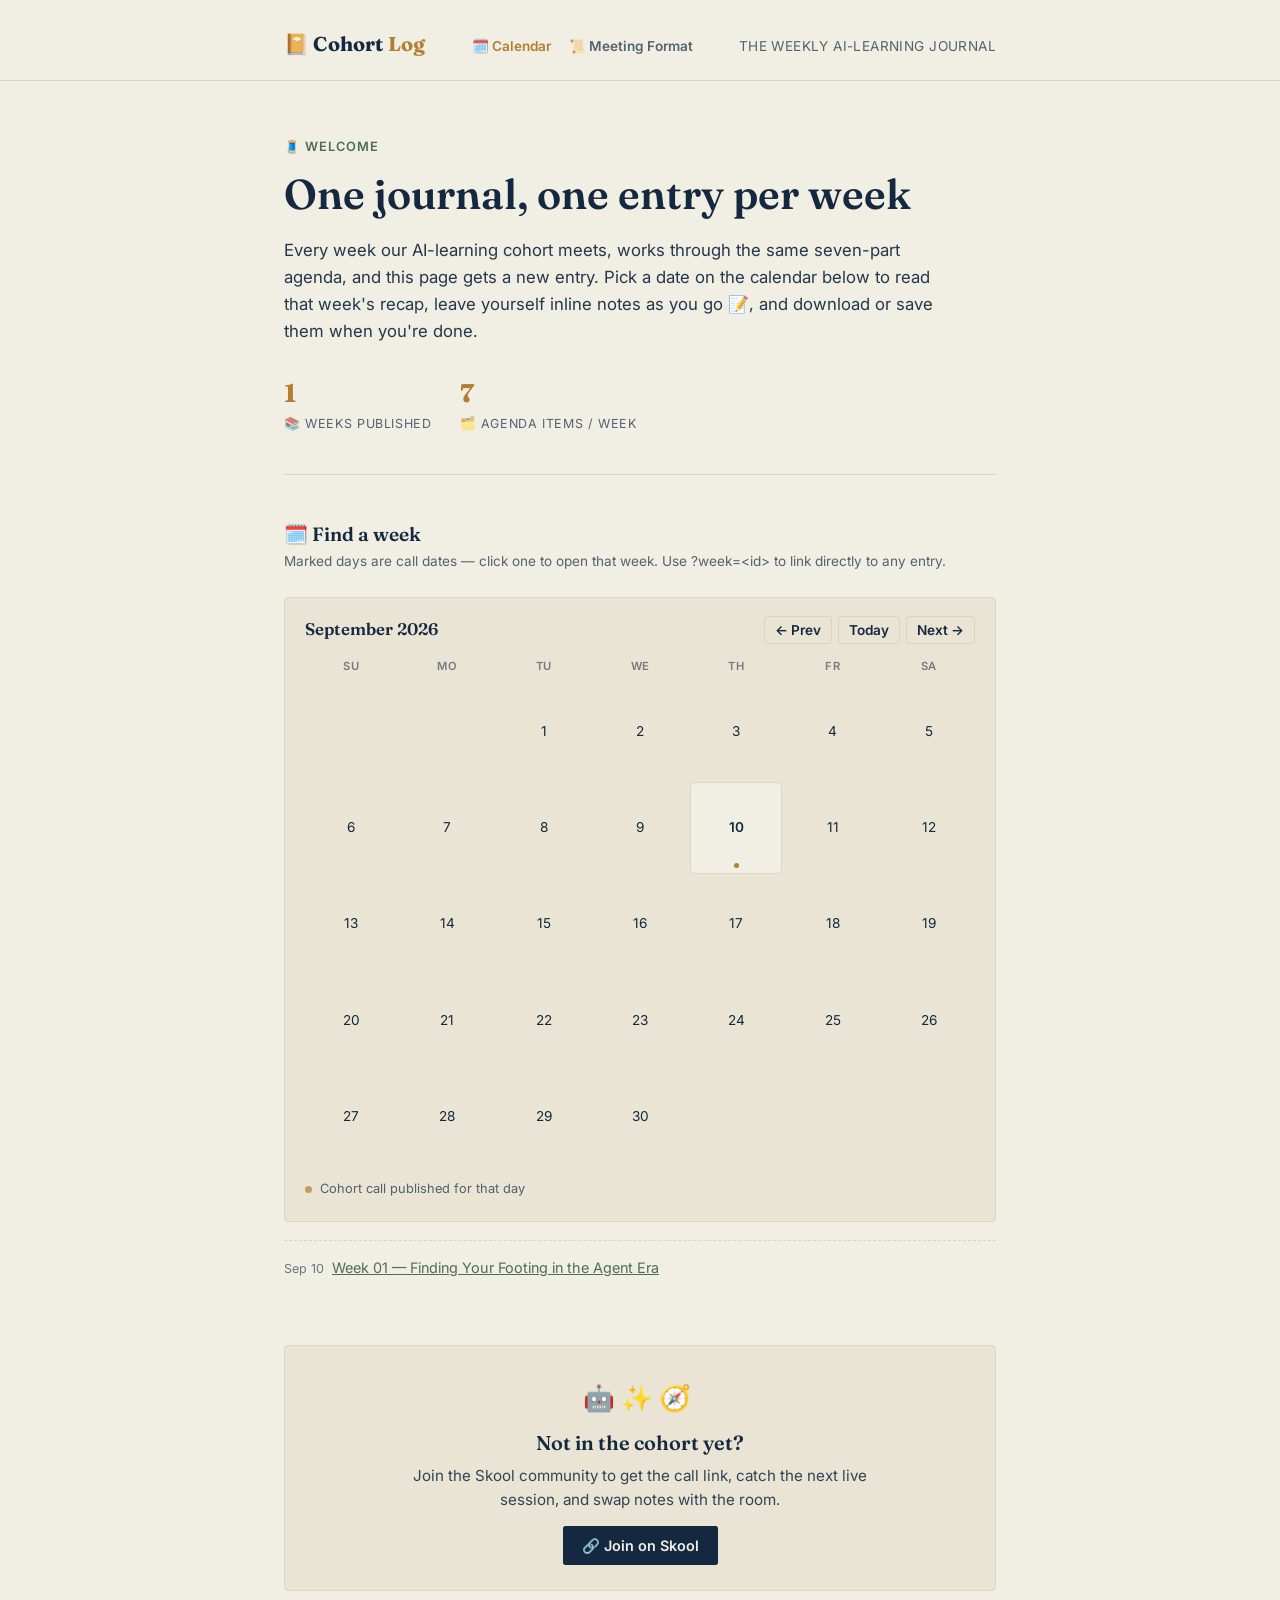
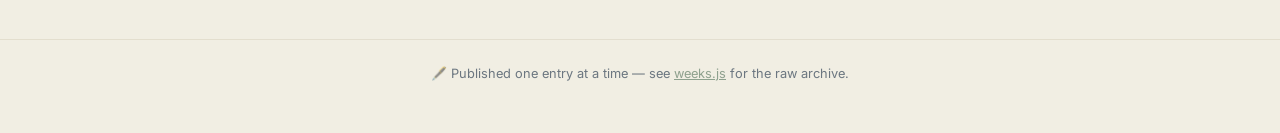
==== commit 87c79a88: "Add meeting-format.html: the facilitator run sheet for the live call Documents how each weekly call " ====
--- a/index.html
+++ b/index.html
@@ -15,6 +15,10 @@
 <header class="masthead">
   <div class="wrap">
     <a class="wordmark" href="index.html">📔 Cohort <span>Log</span></a>
+    <nav class="masthead-nav">
+      <a href="index.html" class="active">🗓️ Calendar</a>
+      <a href="meeting-format.html">📜 Meeting Format</a>
+    </nav>
     <div class="tagline">The weekly AI-learning journal</div>
   </div>
 </header>
--- a/assets/site.css
+++ b/assets/site.css
@@ -59,6 +59,10 @@
   text-transform: uppercase;
 }
 .tagline { font-size: 0.85rem; opacity: 0.7; letter-spacing: 0.03em; text-transform: uppercase; }
+.masthead-nav { display: flex; gap: 18px; font-size: 0.85rem; }
+.masthead-nav a { text-decoration: none; color: var(--ink); opacity: 0.7; font-weight: 600; }
+.masthead-nav a:hover { color: var(--brass); opacity: 1; }
+.masthead-nav a.active { color: var(--brass); opacity: 1; }
 .name-field { display: flex; align-items: center; gap: 8px; font-size: 0.85rem; }
 .name-field label { opacity: 0.7; }
 .name-field input {
@@ -165,6 +169,49 @@
   background: rgba(178, 126, 51, 0.06);
 }
 [contenteditable="true"]:focus { outline: 2px solid var(--brass); background: rgba(178, 126, 51, 0.12); }
+
+.entry-time {
+  display: inline-block;
+  font-size: 0.72rem;
+  font-weight: 600;
+  letter-spacing: 0.03em;
+  color: var(--ink);
+  opacity: 0.55;
+  background: var(--paper-raised);
+  border: 1px solid var(--rule);
+  border-radius: 3px;
+  padding: 2px 8px;
+  margin-bottom: 8px;
+}
+.entry ul.rules { margin: 0; padding-left: 1.2em; max-width: 62ch; }
+.entry ul.rules li { margin-bottom: 8px; }
+.entry ul.rules li:last-child { margin-bottom: 0; }
+
+/* Serenity prayer panel */
+.prayer-panel {
+  background: var(--ink);
+  color: var(--paper);
+  border-radius: 4px;
+  padding: 36px 28px;
+  text-align: center;
+  margin: 0 0 48px;
+}
+.prayer-panel .label {
+  font-size: 0.72rem;
+  font-weight: 600;
+  letter-spacing: 0.09em;
+  text-transform: uppercase;
+  color: var(--brass);
+  margin-bottom: 16px;
+}
+.prayer-panel blockquote {
+  font-family: 'Fraunces', serif;
+  font-style: italic;
+  font-size: 1.15rem;
+  line-height: 1.55;
+  max-width: 46ch;
+  margin: 0 auto;
+}
 
 /* Closing panel */
 .closing { background: var(--paper-raised); border: 1px solid var(--rule); border-radius: 4px; padding: 32px 28px; margin: 48px 0; }
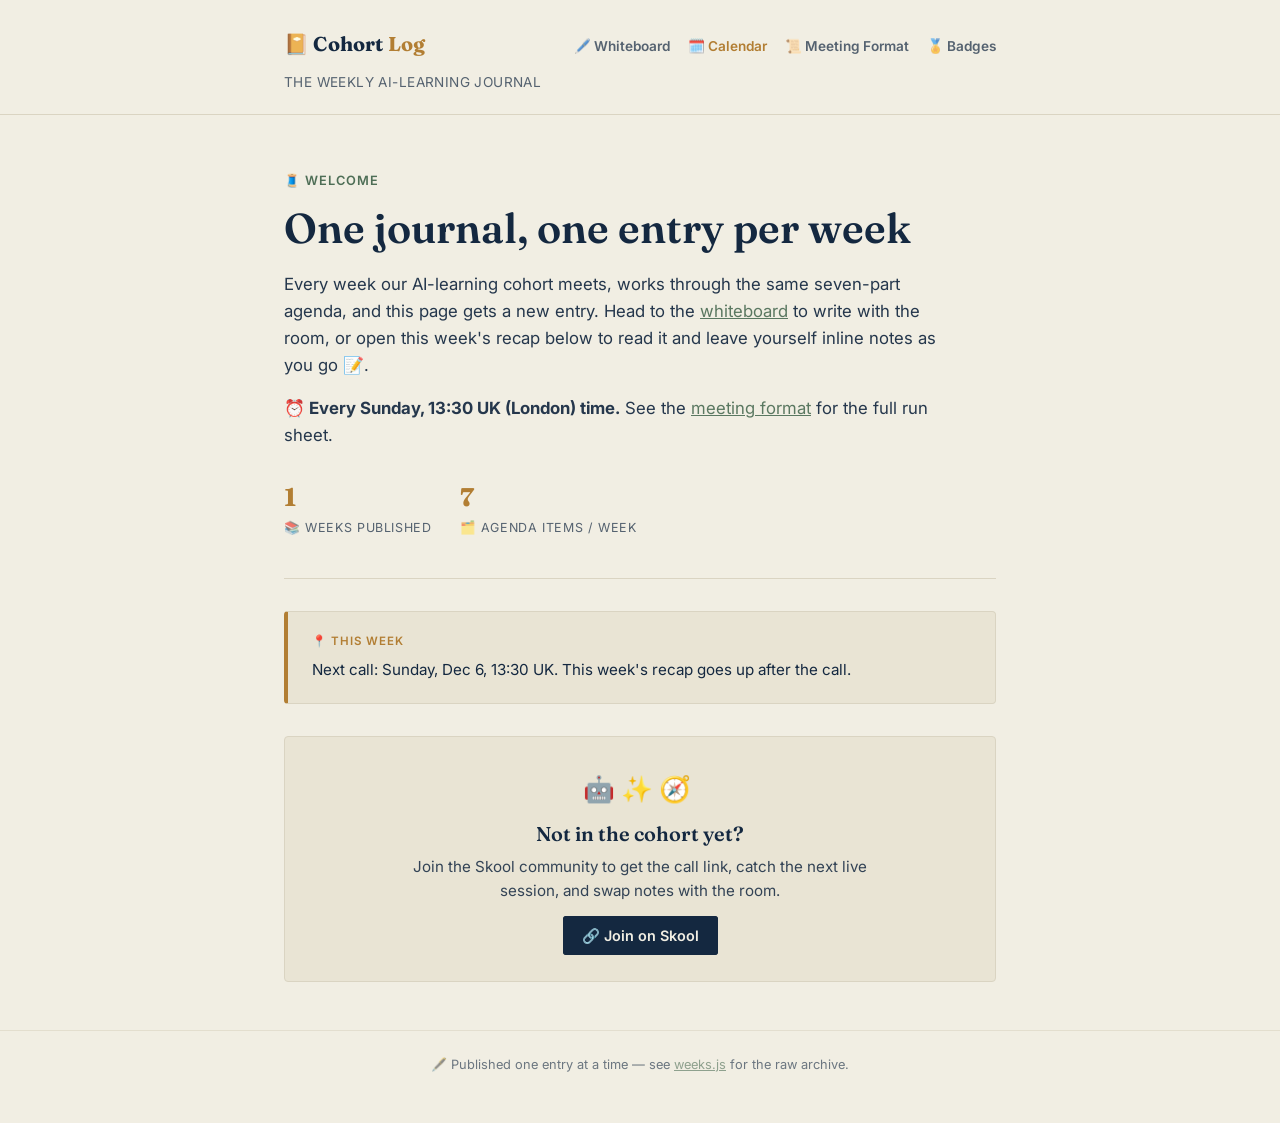
==== commit 3cd8bede: "Add whiteboard sharing and badges page with repo-based rank ladder Adds the shared whiteboard featur" ====
--- a/index.html
+++ b/index.html
@@ -16,8 +16,10 @@
   <div class="wrap">
     <a class="wordmark" href="index.html">📔 Cohort <span>Log</span></a>
     <nav class="masthead-nav">
+      <a href="whiteboard.html">🖊️ Whiteboard</a>
       <a href="index.html" class="active">🗓️ Calendar</a>
       <a href="meeting-format.html">📜 Meeting Format</a>
+      <a href="badges.html">🏅 Badges</a>
     </nav>
     <div class="tagline">The weekly AI-learning journal</div>
   </div>
@@ -30,34 +32,21 @@
     <h1 class="headline">One journal, one entry per week</h1>
     <p class="intro">
       Every week our AI-learning cohort meets, works through the same
-      seven-part agenda, and this page gets a new entry. Pick a date on the
-      calendar below to read that week's recap, leave yourself inline notes
-      as you go 📝, and download or save them when you're done.
+      seven-part agenda, and this page gets a new entry. Head to the
+      <a href="whiteboard.html">whiteboard</a> to write with the room, or
+      open this week's recap below to read it and leave yourself inline
+      notes as you go 📝.
     </p>
+    <p class="intro"><strong>⏰ Every Sunday, 13:30 UK (London) time.</strong> See the <a href="meeting-format.html">meeting format</a> for the full run sheet.</p>
     <div class="stats">
       <div class="stat"><div class="num" id="stat-weeks">—</div><div class="lbl">📚 Weeks published</div></div>
       <div class="stat"><div class="num">7</div><div class="lbl">🗂️ Agenda items / week</div></div>
     </div>
   </section>
 
-  <section class="calendar-section">
-    <h2>🗓️ Find a week</h2>
-    <div class="sub">Marked days are call dates — click one to open that week. Use ?week=&lt;id&gt; to link directly to any entry.</div>
-
-    <div class="calendar">
-      <div class="calendar-head">
-        <div class="month-label" id="month-label">—</div>
-        <div class="calendar-nav">
-          <button type="button" id="cal-prev" aria-label="Previous month">← Prev</button>
-          <button type="button" id="cal-today">Today</button>
-          <button type="button" id="cal-next" aria-label="Next month">Next →</button>
-        </div>
-      </div>
-      <div class="calendar-grid" id="calendar-grid"></div>
-      <div class="calendar-legend"><span class="dot" aria-hidden="true"></span> Cohort call published for that day</div>
-    </div>
-
-    <ul class="calendar-week-list" id="calendar-week-list"></ul>
+  <section class="current-week-panel" id="current-week-panel" hidden>
+    <div class="label" id="current-week-label">📍 This week</div>
+    <div class="current-week-body" id="current-week-body"></div>
   </section>
 
   <section class="cta-panel">
@@ -81,106 +70,42 @@
 
   document.getElementById("stat-weeks").textContent = WEEKS.length;
 
-  // id -> week manifest entry, keyed by "YYYY-MM-DD"
-  var byDateKey = {};
-  WEEKS.forEach(function (w) { byDateKey[w.date] = w; });
+  var sorted = WEEKS.slice().sort(function (a, b) { return a.date < b.date ? -1 : 1; });
 
-  var sorted = WEEKS.slice().sort(function (a, b) { return a.date < b.date ? -1 : 1; });
-  var reference = sorted.length ? new Date(sorted[sorted.length - 1].date + "T00:00:00") : new Date();
-  var viewYear = reference.getFullYear();
-  var viewMonth = reference.getMonth(); // 0-indexed
+  // --- Current week panel: nearest Sunday 13:30 UK call --------------------
+  (function () {
+    var now = new Date();
+    var thisWeekSunday = new Date(now.getFullYear(), now.getMonth(), now.getDate() - now.getDay());
+    var nextWeekSunday = new Date(thisWeekSunday);
+    nextWeekSunday.setDate(thisWeekSunday.getDate() + 7);
 
-  var monthLabelEl = document.getElementById("month-label");
-  var gridEl = document.getElementById("calendar-grid");
-  var listEl = document.getElementById("calendar-week-list");
+    function inRange(dateStr, start, end) {
+      var d = new Date(dateStr + "T00:00:00");
+      return d >= start && d <= end;
+    }
+    var weekEnd = new Date(thisWeekSunday);
+    weekEnd.setDate(thisWeekSunday.getDate() + 6);
 
-  var MONTH_NAMES = ["January","February","March","April","May","June","July","August","September","October","November","December"];
-  var DOW = ["Su","Mo","Tu","We","Th","Fr","Sa"];
+    var current = sorted.filter(function (w) { return inRange(w.date, thisWeekSunday, weekEnd); });
 
-  function pad(n) { return String(n).padStart(2, "0"); }
+    var panel = document.getElementById("current-week-panel");
+    var body = document.getElementById("current-week-body");
+    var dateFmt = { weekday: "long", month: "short", day: "numeric" };
 
-  function render() {
-    monthLabelEl.textContent = MONTH_NAMES[viewMonth] + " " + viewYear;
-    gridEl.innerHTML = "";
-
-    DOW.forEach(function (d) {
-      var el = document.createElement("div");
-      el.className = "dow";
-      el.textContent = d;
-      gridEl.appendChild(el);
-    });
-
-    var firstOfMonth = new Date(viewYear, viewMonth, 1);
-    var startOffset = firstOfMonth.getDay();
-    var daysInMonth = new Date(viewYear, viewMonth + 1, 0).getDate();
-    var todayKey = formatKey(new Date());
-
-    for (var i = 0; i < startOffset; i++) {
-      var empty = document.createElement("div");
-      empty.className = "calendar-day empty";
-      gridEl.appendChild(empty);
+    if (current.length) {
+      var w = current[current.length - 1];
+      body.innerHTML = "This week's call — " +
+        thisWeekSunday.toLocaleDateString(undefined, dateFmt) + ", 13:30 UK — recap: " +
+        '<a href="week.html?week=' + w.id + '">' + w.label + "</a>";
+      panel.hidden = false;
+    } else if (now < thisWeekSunday || now.getTime() === thisWeekSunday.getTime()) {
+      body.textContent = "Next call: " + thisWeekSunday.toLocaleDateString(undefined, dateFmt) + ", 13:30 UK.";
+      panel.hidden = false;
+    } else {
+      body.textContent = "Next call: " + nextWeekSunday.toLocaleDateString(undefined, dateFmt) + ", 13:30 UK. This week's recap goes up after the call.";
+      panel.hidden = false;
     }
-
-    for (var day = 1; day <= daysInMonth; day++) {
-      var key = viewYear + "-" + pad(viewMonth + 1) + "-" + pad(day);
-      var week = byDateKey[key];
-      var el = document.createElement(week ? "a" : "div");
-      el.className = "calendar-day" + (week ? " has-week" : "") + (key === todayKey ? " today" : "");
-      el.textContent = String(day);
-      if (week) {
-        el.href = "week.html?week=" + week.id;
-        el.title = week.label;
-      }
-      gridEl.appendChild(el);
-    }
-
-    // Compact list of weeks falling in the visible month (accessible fallback)
-    listEl.innerHTML = "";
-    var inMonth = sorted.filter(function (w) {
-      var d = new Date(w.date + "T00:00:00");
-      return d.getFullYear() === viewYear && d.getMonth() === viewMonth;
-    });
-    if (!inMonth.length) {
-      var none = document.createElement("li");
-      none.textContent = "No calls this month.";
-      listEl.appendChild(none);
-    } else {
-      inMonth.slice().reverse().forEach(function (w) {
-        var li = document.createElement("li");
-        var d = new Date(w.date + "T00:00:00");
-        var dateSpan = document.createElement("span");
-        dateSpan.className = "cw-date";
-        dateSpan.textContent = d.toLocaleDateString(undefined, { month: "short", day: "numeric" });
-        var a = document.createElement("a");
-        a.href = "week.html?week=" + w.id;
-        a.textContent = w.label;
-        li.appendChild(dateSpan);
-        li.appendChild(a);
-        listEl.appendChild(li);
-      });
-    }
-  }
-
-  function formatKey(d) { return d.getFullYear() + "-" + pad(d.getMonth() + 1) + "-" + pad(d.getDate()); }
-
-  document.getElementById("cal-prev").addEventListener("click", function () {
-    viewMonth -= 1;
-    if (viewMonth < 0) { viewMonth = 11; viewYear -= 1; }
-    render();
-  });
-  document.getElementById("cal-next").addEventListener("click", function () {
-    viewMonth += 1;
-    if (viewMonth > 11) { viewMonth = 0; viewYear += 1; }
-    render();
-  });
-  document.getElementById("cal-today").addEventListener("click", function () {
-    var t = new Date();
-    viewYear = t.getFullYear();
-    viewMonth = t.getMonth();
-    render();
-  });
-
-  render();
+  })();
 })();
 </script>
 
--- a/assets/site.css
+++ b/assets/site.css
@@ -213,6 +213,67 @@
   margin: 0 auto;
 }
 
+.visually-hidden {
+  position: absolute;
+  width: 1px; height: 1px;
+  margin: -1px; padding: 0; border: 0;
+  clip: rect(0 0 0 0); clip-path: inset(50%);
+  overflow: hidden; white-space: nowrap;
+}
+
+.sub { font-size: 0.85rem; opacity: 0.7; }
+
+/* Meeting overview (SVG timeline) */
+.meeting-overview { padding: 8px 0 32px; }
+.meeting-overview svg { display: block; margin: 0 auto; max-width: 820px; }
+
+/* Section sign-up prompt */
+.signup-note {
+  margin-top: 14px;
+  padding: 10px 14px;
+  border: 1px dashed var(--rule);
+  border-radius: 4px;
+  font-size: 0.88rem;
+  color: var(--sage);
+}
+
+/* Whiteboard */
+.whiteboard-toolbar { display: flex; flex-wrap: wrap; align-items: center; gap: 12px; margin-top: 8px; }
+#board-meta { margin-top: 10px; margin-bottom: 0; }
+.whiteboard-warning { margin-top: 8px; }
+.board-text {
+  width: 100%;
+  min-height: 140px;
+  resize: vertical;
+  padding: 14px 16px;
+  border: 1px solid var(--rule);
+  border-radius: 4px;
+  background: var(--paper-raised);
+  color: var(--ink);
+  font-family: 'Inter', sans-serif;
+  font-size: 0.95rem;
+  line-height: 1.6;
+  box-sizing: border-box;
+}
+.board-text:focus { outline: 2px solid var(--brass); outline-offset: 1px; }
+.board-text-big { min-height: 240px; }
+
+/* Current week panel */
+.current-week-panel {
+  background: var(--paper-raised);
+  border: 1px solid var(--rule);
+  border-left: 4px solid var(--brass);
+  border-radius: 4px;
+  padding: 20px 24px;
+  margin: 32px 0;
+}
+.current-week-panel .label {
+  font-size: 0.72rem; font-weight: 600; letter-spacing: 0.09em;
+  text-transform: uppercase; color: var(--brass); margin-bottom: 8px;
+}
+.current-week-body { font-size: 0.95rem; }
+.current-week-body a { font-weight: 600; }
+
 /* Closing panel */
 .closing { background: var(--paper-raised); border: 1px solid var(--rule); border-radius: 4px; padding: 32px 28px; margin: 48px 0; }
 .closing h2 { font-size: 1.2rem; margin-bottom: 6px; }
@@ -275,6 +336,39 @@
 .cta-panel p { max-width: 50ch; margin: 0 auto 20px; opacity: 0.85; font-size: 0.95rem; }
 .cta-panel a.btn { text-decoration: none; }
 
+/* Badges */
+.badge-ladder { display: flex; flex-direction: column; gap: 16px; margin: 40px 0; }
+.badge-tier {
+  display: flex;
+  align-items: center;
+  gap: 20px;
+  background: var(--paper-raised);
+  border: 1px solid var(--rule);
+  border-left: 4px solid var(--brass);
+  border-radius: 4px;
+  padding: 18px 22px;
+}
+.badge-tier-top { border-left-color: var(--sage); }
+.badge-icon { font-size: 2rem; flex: 0 0 auto; width: 48px; text-align: center; }
+.badge-body { flex: 1 1 auto; min-width: 0; }
+.badge-level {
+  font-size: 0.72rem; font-weight: 600; letter-spacing: 0.08em;
+  text-transform: uppercase; color: var(--brass); margin-bottom: 2px;
+}
+.badge-tier-top .badge-level { color: var(--sage); }
+.badge-body h2 { font-size: 1.1rem; margin-bottom: 4px; }
+.badge-repos { font-family: 'Fraunces', serif; font-weight: 700; color: var(--ink); font-size: 0.95rem; margin-bottom: 6px; }
+.badge-unlock { font-size: 0.85rem; opacity: 0.85; margin-bottom: 10px; }
+.badge-meter { height: 6px; border-radius: 3px; background: var(--rule); overflow: hidden; margin-bottom: 6px; }
+.badge-meter-fill { height: 100%; background: var(--brass); border-radius: 3px; }
+.badge-tier-top .badge-meter-fill { background: var(--sage); }
+.badge-pct { font-size: 0.75rem; opacity: 0.65; text-transform: uppercase; letter-spacing: 0.04em; }
+
+@media (max-width: 560px) {
+  .badge-tier { flex-direction: column; align-items: flex-start; gap: 8px; }
+  .badge-icon { width: auto; font-size: 1.6rem; }
+}
+
 /* Footer / archive */
 footer.archive { border-top: 1px solid var(--rule); padding: 32px 0 56px; }
 footer.archive h3 {
@@ -290,99 +384,6 @@
 footer.archive a { font-size: 0.9rem; text-decoration: none; }
 footer.archive .current { color: var(--brass); font-weight: 600; }
 footer.foot { border-top: 1px solid var(--rule); padding: 24px 0 48px; font-size: 0.8rem; opacity: 0.6; text-align: center; }
-
-/* Calendar */
-.calendar-section { padding: 48px 0; }
-.calendar-section h2 { font-size: 1.2rem; margin-bottom: 6px; }
-.calendar-section .sub { font-size: 0.85rem; opacity: 0.7; margin-bottom: 24px; }
-.calendar {
-  border: 1px solid var(--rule);
-  border-radius: 4px;
-  background: var(--paper-raised);
-  padding: 18px 20px 22px;
-}
-.calendar-head {
-  display: flex;
-  align-items: center;
-  justify-content: space-between;
-  margin-bottom: 14px;
-}
-.calendar-head .month-label {
-  font-family: 'Fraunces', serif;
-  font-weight: 600;
-  font-size: 1.05rem;
-}
-.calendar-nav { display: flex; gap: 6px; }
-.calendar-nav button {
-  font-family: 'Inter', sans-serif;
-  font-size: 0.85rem;
-  font-weight: 600;
-  background: none;
-  border: 1px solid var(--rule);
-  color: var(--ink);
-  border-radius: 3px;
-  padding: 5px 10px;
-  cursor: pointer;
-}
-.calendar-nav button:hover { border-color: var(--brass); color: var(--brass); }
-.calendar-grid {
-  display: grid;
-  grid-template-columns: repeat(7, 1fr);
-  gap: 4px;
-  text-align: center;
-}
-.calendar-grid .dow {
-  font-size: 0.7rem;
-  font-weight: 600;
-  letter-spacing: 0.04em;
-  text-transform: uppercase;
-  opacity: 0.55;
-  padding-bottom: 6px;
-}
-.calendar-day {
-  position: relative;
-  aspect-ratio: 1;
-  display: flex;
-  align-items: center;
-  justify-content: center;
-  font-size: 0.85rem;
-  border-radius: 4px;
-  color: var(--ink);
-}
-.calendar-day.empty { visibility: hidden; }
-.calendar-day.today { box-shadow: inset 0 0 0 1px var(--sage); }
-.calendar-day.has-week {
-  background: var(--paper);
-  border: 1px solid var(--rule);
-  cursor: pointer;
-  font-weight: 600;
-}
-.calendar-day.has-week:hover { border-color: var(--brass); }
-.calendar-day.has-week::after {
-  content: '';
-  position: absolute;
-  bottom: 5px;
-  width: 5px;
-  height: 5px;
-  border-radius: 50%;
-  background: var(--brass);
-}
-a.calendar-day { text-decoration: none; }
-
-.calendar-legend {
-  margin-top: 16px;
-  font-size: 0.8rem;
-  opacity: 0.7;
-  display: flex;
-  align-items: center;
-  gap: 8px;
-}
-.calendar-legend .dot { width: 7px; height: 7px; border-radius: 50%; background: var(--brass); display: inline-block; }
-
-.calendar-week-list { list-style: none; margin: 18px 0 0; padding: 14px 0 0; border-top: 1px dashed var(--rule); }
-.calendar-week-list li { margin-bottom: 8px; }
-.calendar-week-list a { font-size: 0.9rem; }
-.calendar-week-list .cw-date { opacity: 0.6; font-size: 0.78rem; margin-right: 8px; }
 
 @media (max-width: 560px) {
   .masthead .wrap { flex-direction: column; align-items: flex-start; }
@@ -394,8 +395,6 @@
   .closing { padding: 24px 18px; }
   .notes-actions { flex-direction: column; align-items: stretch; }
   .btn { width: 100%; text-align: center; }
-  .calendar { padding: 14px 12px 18px; }
-  .calendar-day { font-size: 0.75rem; }
 }
 
 @media (prefers-reduced-motion: reduce) {
